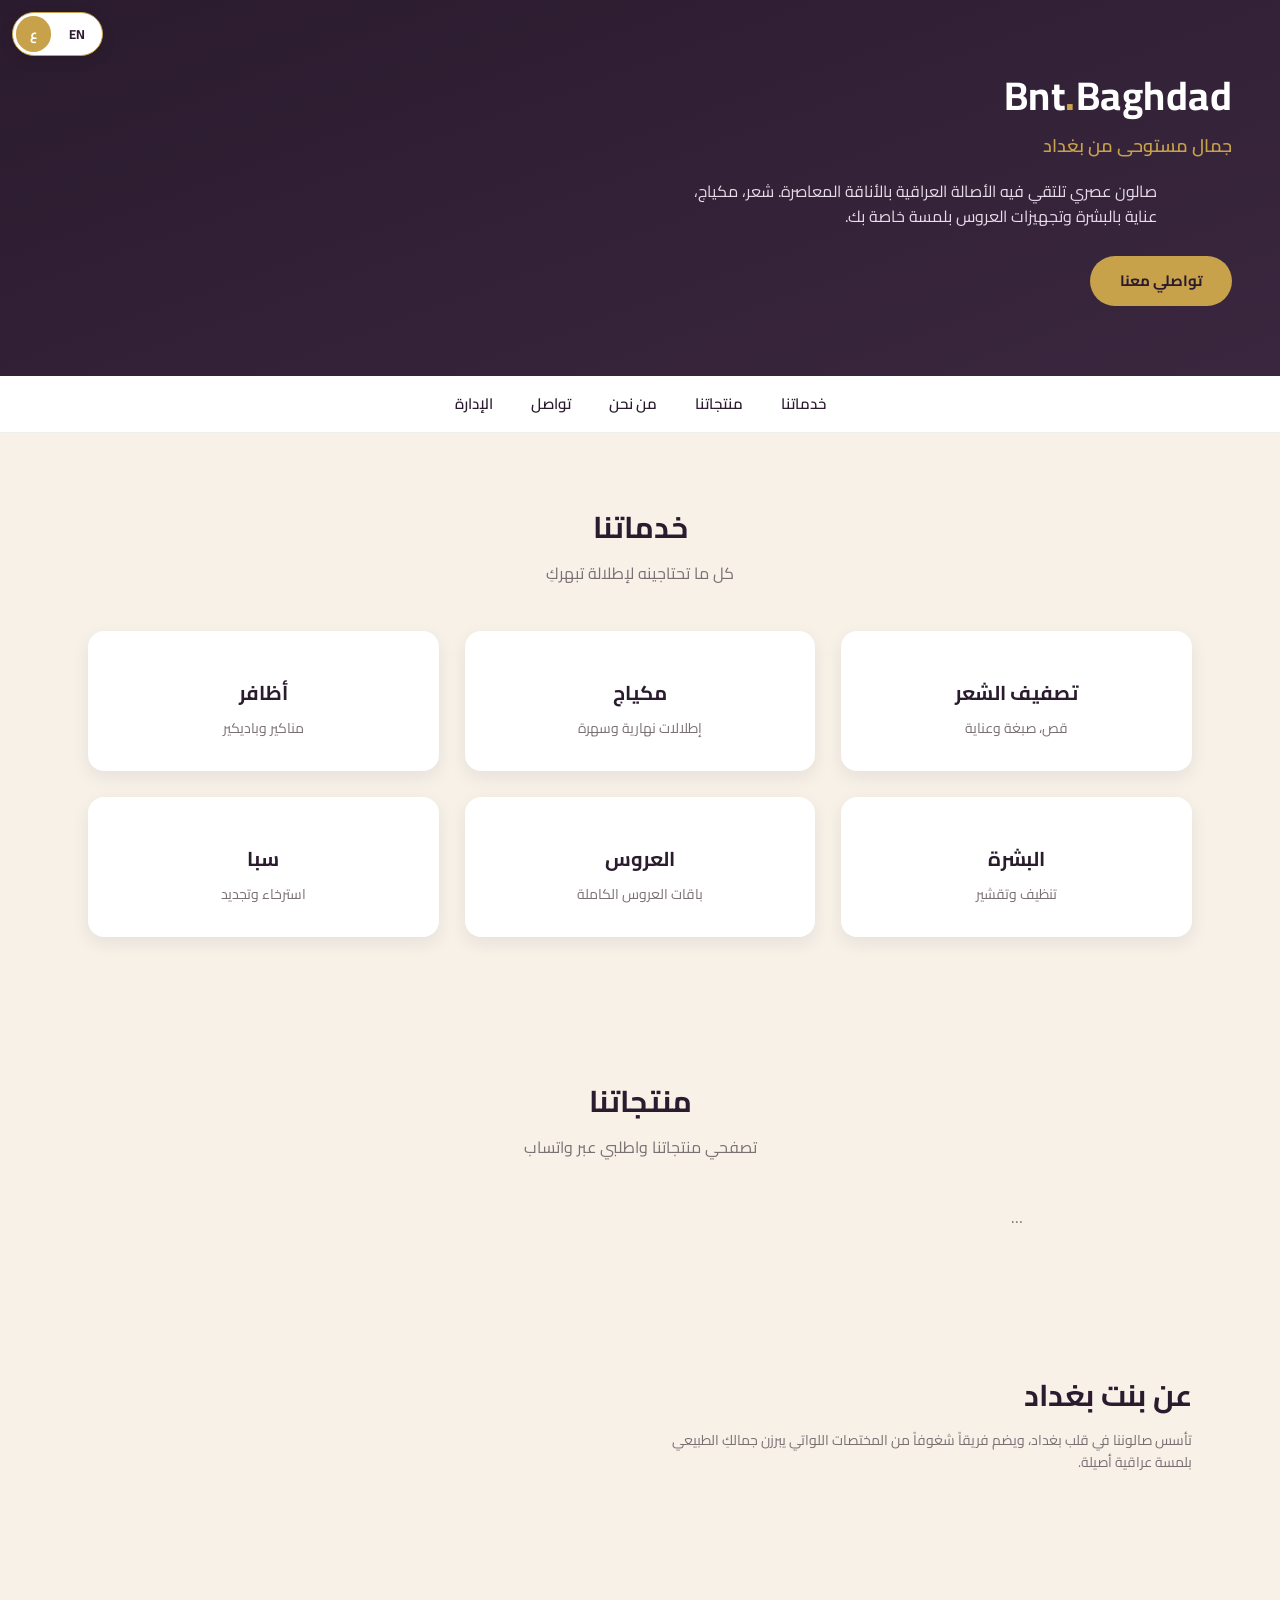
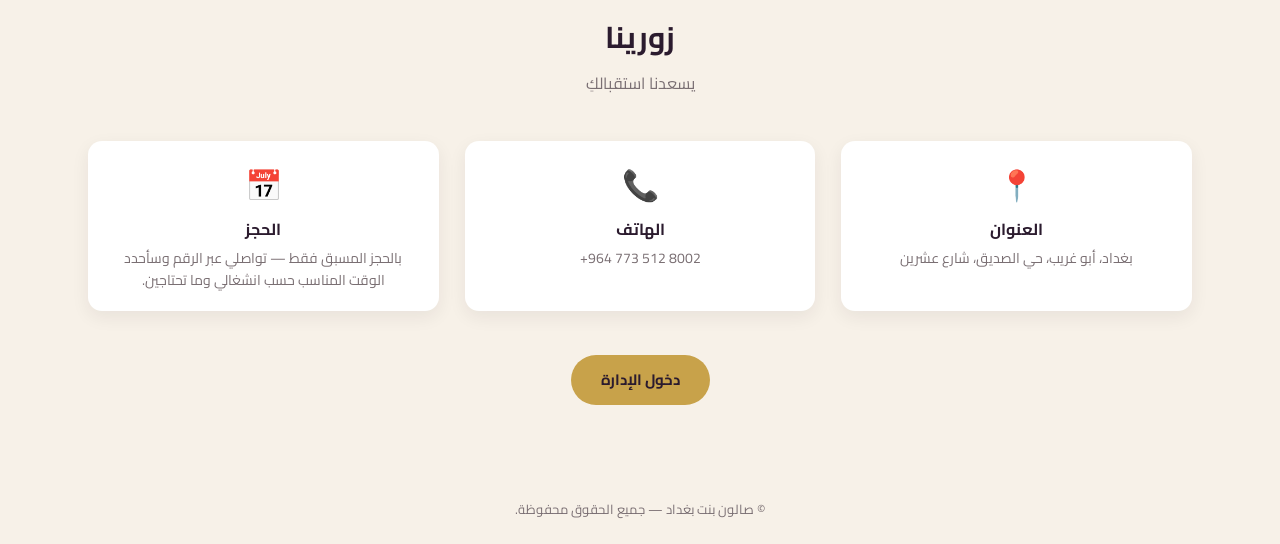
==== index.html @ 59009b1c "Add files via upload" ====
<!DOCTYPE html>
<html lang="ar" dir="rtl">
<head>
<meta charset="UTF-8" />
<meta name="viewport" content="width=device-width, initial-scale=1.0, maximum-scale=1.0, user-scalable=no" />
<title data-en="Bnt Baghdad Salon" data-ar="صالون بنت بغداد">🌸 Bnt Baghdad Salon</title>
<meta name="theme-color" content="#2b1b2e" />
<link rel="manifest" href="manifest.json" />
<link rel="icon" type="image/png" href="favicon.png" />
<link rel="apple-touch-icon" href="icon-180.png" />
<link rel="preconnect" href="https://fonts.googleapis.com" />
<link rel="preconnect" href="https://fonts.gstatic.com" crossorigin />
<link href="https://fonts.googleapis.com/css2?family=Cairo:wght@400;600;700&family=Poppins:wght@300;400;600;700&display=swap" rel="stylesheet" />
<style>
  :root {
    --gold: #c8a24a;
    --gold-dark: #a8852f;
    --plum: #2b1b2e;
    --plum-soft: #3a273f;
    --cream: #f7f1e8;
    --text: #2b1b2e;
    --muted: #7a6f73;
    --white: #ffffff;
  }
  * { margin: 0; padding: 0; box-sizing: border-box; }
  html { scroll-behavior: smooth; -webkit-text-size-adjust: 100%; }
  body { font-family: "Poppins", "Cairo", system-ui, sans-serif; color: var(--text); background: var(--cream); line-height: 1.6; }
  body.lang-ar { font-family: "Cairo", "Poppins", system-ui, sans-serif; }

  .lang-switch { position: fixed; top: 12px; inset-inline-end: 12px; z-index: 200; display: flex; gap: 4px; background: var(--white); border: 1px solid var(--gold); border-radius: 999px; padding: 3px; box-shadow: 0 4px 14px rgba(0,0,0,.12); }
  .lang-switch button { border: none; background: transparent; color: var(--plum); font-family: inherit; font-weight: 700; font-size: 13px; padding: 6px 14px; border-radius: 999px; cursor: pointer; transition: .2s; }
  .lang-switch button.active { background: var(--gold); color: var(--white); }

  header { background: linear-gradient(160deg, var(--plum), var(--plum-soft)); color: var(--white); padding: 56px 22px 40px; text-align: center; }
  .brand { font-size: 30px; font-weight: 700; letter-spacing: .5px; }
  .brand .dot { color: var(--gold); }
  .tagline { color: var(--gold); font-size: 16px; margin-top: 4px; font-weight: 600; }
  .hero-art { width: 100%; max-width: 340px; aspect-ratio: 4 / 3; object-fit: cover; border-radius: 24px; box-shadow: 0 14px 34px rgba(43,27,46,.28); margin: 14px auto 6px; background: var(--plum-soft); }
  header p { color: #e7dce8; font-size: 14px; margin-top: 8px; }
  .hero-text p { max-width: 480px; margin-inline: auto; }
  .cta { margin-top: 20px; display: inline-block; background: var(--gold); color: var(--plum); text-decoration: none; font-weight: 700; padding: 13px 30px; border-radius: 999px; font-size: 15px; transition: .2s; }
  .cta:hover { background: var(--gold-dark); color: var(--white); }

  .top-nav { background: var(--white); display: none; justify-content: center; gap: 38px; padding: 16px; border-bottom: 1px solid #eee; position: sticky; top: 0; z-index: 50; flex-wrap: wrap; }
  .top-nav a { text-decoration: none; color: var(--plum); font-weight: 600; font-size: 15px; cursor: pointer; }
  .top-nav a:hover { color: var(--gold-dark); }

  .bottom-nav { position: fixed; bottom: 0; left: 0; right: 0; background: var(--white); border-top: 1px solid #eee; display: flex; justify-content: space-around; padding: 10px 0; z-index: 150; box-shadow: 0 -4px 14px rgba(0,0,0,.06); }
  .bottom-nav a { text-decoration: none; color: var(--plum); font-size: 12px; font-weight: 600; display: flex; flex-direction: column; align-items: center; gap: 3px; cursor: pointer; }
  .bottom-nav a .ni { font-size: 22px; }

  section { padding: 40px 22px; max-width: 1200px; margin: 0 auto; }
  .section-title { font-size: 24px; font-weight: 700; text-align: center; }
  .section-sub { text-align: center; color: var(--muted); font-size: 14px; margin: 6px 0 26px; }

  .services { display: grid; grid-template-columns: 1fr; gap: 14px; }
  .card { background: var(--white); border-radius: 16px; padding: 20px; display: flex; align-items: center; gap: 16px; box-shadow: 0 6px 18px rgba(43,27,46,.08); transition: transform .2s; }
  .card:hover { transform: translateY(-4px); }
  .card .ico { font-size: 40px; flex-shrink: 0; }
  .svc-photo { width: 64px; height: 64px; border-radius: 16px; object-fit: cover; flex-shrink: 0; box-shadow: 0 4px 12px rgba(43,27,46,.14); background: var(--plum-soft); }
  .card-body h3 { font-size: 18px; }
  .card-body p { color: var(--muted); font-size: 13px; }

  .about { display: grid; grid-template-columns: 1fr; gap: 18px; align-items: center; }
  .about .figure { background: linear-gradient(135deg, var(--gold), var(--gold-dark)); border-radius: 18px; height: 200px; display: flex; align-items: center; justify-content: center; font-size: 72px; }
  img.figure { object-fit: cover; }
  .about p { color: var(--muted); font-size: 14px; }

  .contact-grid { display: grid; grid-template-columns: 1fr; gap: 14px; text-align: center; }
  .contact-grid .item { background: var(--white); border-radius: 14px; padding: 20px; box-shadow: 0 6px 18px rgba(43,27,46,.07); }
  .contact-grid .ico { font-size: 30px; }
  .contact-grid h4 { margin: 8px 0 4px; font-size: 16px; }
  .contact-grid p { color: var(--muted); font-size: 14px; }

  footer { text-align: center; color: var(--muted); font-size: 13px; padding: 24px 20px; }

  .phone { direction: ltr; unicode-bidi: isolate; }
  .phone a, .map-link { color: inherit; text-decoration: none; }
  .phone a:hover, .map-link:hover { color: var(--gold-dark); text-decoration: underline; }

  .lang-ar-only { display: none; }
  body.lang-ar .lang-en-only { display: none; }
  body.lang-ar .lang-ar-only { display: inline; }
  .block-ar { display: none; }
  body.lang-ar .block-ar { display: block; }
  body.lang-ar .block-en { display: none; }
  .block-en { display: block; }

  /* Products */
  .products { display: grid; grid-template-columns: 1fr; gap: 16px; }
  .product { background: var(--white); border-radius: 16px; overflow: hidden; box-shadow: 0 6px 18px rgba(43,27,46,.08); display: flex; flex-direction: column; }
  .product img { width: 100%; height: 180px; object-fit: cover; background: #eee; }
  .product .p-body { padding: 16px; display: flex; flex-direction: column; gap: 8px; flex: 1; }
  .product h3 { font-size: 18px; }
  .product .p-desc { color: var(--muted); font-size: 13px; flex: 1; }
  .product .p-price { font-weight: 700; color: var(--plum); font-size: 16px; }
  .product .p-price span { direction: ltr; unicode-bidi: isolate; display: inline-block; }
  .order-btn { display: inline-block; text-align: center; background: var(--gold); color: var(--plum); text-decoration: none; font-weight: 700; padding: 10px 16px; border-radius: 999px; font-size: 14px; transition: .2s; }
  .order-btn:hover { background: var(--gold-dark); color: var(--white); }
  .product .admin-controls { display: flex; gap: 8px; margin-top: 4px; }
  .product .admin-controls button { flex: 1; border: 1px solid #ddd; background: #fff; border-radius: 8px; padding: 6px; font-family: inherit; font-size: 13px; cursor: pointer; }
  .product .admin-controls .del { color: #b3261e; border-color: #f0c4c0; }

  /* Admin panel */
  .admin-card { background: var(--white); border-radius: 16px; padding: 20px; box-shadow: 0 6px 18px rgba(43,27,46,.08); max-width: 520px; margin: 0 auto; }
  .admin-card label { display: block; font-size: 13px; font-weight: 600; margin: 12px 0 4px; }
  .admin-card input, .admin-card textarea { width: 100%; padding: 10px; border: 1px solid #ccc; border-radius: 8px; font-size: 14px; font-family: inherit; }
  .admin-card button.add { margin-top: 16px; padding: 12px 20px; border: none; border-radius: 999px; background: var(--gold); color: var(--plum); font-weight: 700; cursor: pointer; font-family: inherit; }
  .admin-card button.add:hover { background: var(--gold-dark); color: #fff; }
  .admin-card button.add:disabled { opacity: .6; cursor: default; }
  .msg { margin-top: 12px; font-size: 14px; }
  .msg.ok { color: #2e7d32; }
  .msg.err { color: #b3261e; white-space: pre-wrap; }
  .admin-list { max-width: 520px; margin: 24px auto 0; }
  .admin-item { background: #fff; border-radius: 12px; padding: 14px 16px; margin-bottom: 10px; display: flex; align-items: center; gap: 12px; box-shadow: 0 4px 12px rgba(43,27,46,.06); }
  .admin-item img { width: 56px; height: 56px; object-fit: cover; border-radius: 8px; background: #eee; flex-shrink: 0; }
  .admin-item .info { flex: 1; }
  .admin-item .info b { font-size: 15px; }
  .admin-item .info div { color: #7a6f73; font-size: 13px; }
  .admin-item button { border: 1px solid #f0c4c0; color: #b3261e; background: #fff; border-radius: 8px; padding: 8px 12px; cursor: pointer; font-family: inherit; }

  /* Login modal */
  .modal { position: fixed; inset: 0; background: rgba(43,27,46,.55); display: flex; align-items: center; justify-content: center; z-index: 300; padding: 16px; }
  .modal[hidden] { display: none; }
  .modal-box { background: #fff; color: var(--plum); padding: 32px; border-radius: 16px; width: 320px; max-width: 100%; box-shadow: 0 10px 30px rgba(0,0,0,.3); }
  .modal-box h2 { font-size: 20px; margin-bottom: 16px; text-align: center; }
  .modal-box label { display: block; font-size: 13px; margin: 12px 0 4px; font-weight: 600; }
  .modal-box input { width: 100%; padding: 10px; border: 1px solid #ccc; border-radius: 8px; font-size: 14px; }
  .modal-box button.login { width: 100%; margin-top: 18px; padding: 12px; border: none; border-radius: 999px; background: var(--gold); color: var(--plum); font-weight: 700; font-size: 15px; cursor: pointer; font-family: inherit; }
  .modal-box button.login:hover { background: var(--gold-dark); color: #fff; }
  .modal-box .divider { display: flex; align-items: center; gap: 10px; color: var(--muted); font-size: 12px; margin-top: 16px; }
  .modal-box .divider::before, .modal-box .divider::after { content: ""; flex: 1; height: 1px; background: #ddd; }
  .modal-box button.google { width: 100%; margin-top: 14px; padding: 11px; border: 1px solid #ccc; border-radius: 999px; background: #fff; color: #2b1b2e; font-weight: 600; font-size: 14px; cursor: pointer; font-family: inherit; display: flex; align-items: center; justify-content: center; gap: 8px; }
  .modal-box button.google:hover { background: #f5f5f5; }
  .modal-box button.link { background: none; border: none; color: var(--gold-dark); font-size: 13px; display: block; text-align: center; margin-top: 14px; text-decoration: none; cursor: pointer; font-family: inherit; }
  .modal-box .err { color: #b3261e; font-size: 13px; margin-top: 12px; text-align: center; }

  @media (min-width: 768px) {
    .top-nav { display: flex; }
    .bottom-nav { display: none; }
    header { display: grid; grid-template-columns: 1.1fr 0.9fr; gap: 40px; text-align: start; align-items: center; padding: 64px 48px 70px; }
    .hero-art { width: 100%; max-width: 440px; margin: 0; }
    header p { font-size: 16px; margin-top: 18px; }
    .brand { font-size: 40px; }
    .tagline { font-size: 18px; }
    .cta { margin-top: 26px; }
    section { padding: 70px 48px; }
    .section-title { font-size: 30px; margin-bottom: 10px; }
    .section-sub { font-size: 16px; margin-bottom: 44px; }
    .services { grid-template-columns: repeat(3, 1fr); gap: 26px; }
    .card { flex-direction: column; text-align: center; padding: 32px 26px; }
    .card:hover { transform: translateY(-6px); }
    .card .ico { font-size: 44px; }
    .services .svc-photo { width: 76px; height: 76px; }
    .card-body h3 { font-size: 20px; margin: 14px 0 8px; }
    .card-body p { font-size: 14px; }
    .about { grid-template-columns: 1fr 1fr; gap: 40px; }
    .about .figure { height: 320px; font-size: 96px; }
    .contact-grid { grid-template-columns: repeat(3, 1fr); gap: 26px; }
    .products { grid-template-columns: repeat(3, 1fr); gap: 26px; }
  }
  @media (max-width: 767px) {
    body { padding-bottom: 64px; }
    body.lang-ar .card { flex-direction: row-reverse; text-align: start; }
  }
</style>
</head>
<body class="lang-ar">

  <div class="lang-switch">
    <button id="btn-en">EN</button>
    <button id="btn-ar" class="active">ع</button>
  </div>

  <header>
    <div class="hero-text">
      <div class="brand">Bnt<span class="dot">.</span>Baghdad</div>
      <div class="tagline">
        <span class="lang-en-only">Beauty inspired by Baghdad</span>
        <span class="lang-ar-only">جمال مستوحى من بغداد</span>
      </div>
      <p>
        <span class="lang-en-only">A modern salon where Iraqi heritage meets contemporary style. Hair, makeup, skincare and bridal artistry crafted just for you.</span>
        <span class="lang-ar-only">صالون عصري تلتقي فيه الأصالة العراقية بالأناقة المعاصرة. شعر، مكياج، عناية بالبشرة وتجهيزات العروس بلمسة خاصة بك.</span>
      </p>
      <a class="cta" href="#contact">
        <span class="lang-en-only">Contact us</span>
        <span class="lang-ar-only">تواصلي معنا</span>
      </a>
    </div>
    <img class="hero-art" src="images/hero.jpg" alt="Bnt Baghdad Salon" onerror="this.style.display='none'" />
  </header>

  <nav class="top-nav">
    <a data-section="services"><span class="lang-en-only">Services</span><span class="lang-ar-only">خدماتنا</span></a>
    <a data-section="products"><span class="lang-en-only">Products</span><span class="lang-ar-only">منتجاتنا</span></a>
    <a data-section="about"><span class="lang-en-only">About</span><span class="lang-ar-only">من نحن</span></a>
    <a data-section="contact"><span class="lang-en-only">Contact</span><span class="lang-ar-only">تواصل</span></a>
    <a id="nav-admin"><span class="lang-en-only">Admin</span><span class="lang-ar-only">الإدارة</span></a>
  </nav>

  <section id="services">
    <h2 class="section-title">
      <span class="lang-en-only">Our Services</span>
      <span class="lang-ar-only">خدماتنا</span>
    </h2>
    <p class="section-sub">
      <span class="lang-en-only">Everything you need to look and feel your best</span>
      <span class="lang-ar-only">كل ما تحتاجينه لإطلالة تبهركِ</span>
    </p>
    <div class="services">
      <div class="card"><img class="svc-photo" src="images/hair.jpg" alt="Hair Styling" onerror="this.style.display='none'" /><div class="card-body"><h3><span class="lang-en-only">Hair Styling</span><span class="lang-ar-only">تصفيف الشعر</span></h3><p><span class="lang-en-only">Cuts, color & treatments</span><span class="lang-ar-only">قص، صبغة وعناية</span></p></div></div>
      <div class="card"><img class="svc-photo" src="images/makeup.jpg" alt="Makeup" onerror="this.style.display='none'" /><div class="card-body"><h3><span class="lang-en-only">Makeup</span><span class="lang-ar-only">مكياج</span></h3><p><span class="lang-en-only">Day & evening looks</span><span class="lang-ar-only">إطلالات نهارية وسهرة</span></p></div></div>
      <div class="card"><img class="svc-photo" src="images/nails.jpg" alt="Nails" onerror="this.style.display='none'" /><div class="card-body"><h3><span class="lang-en-only">Nails</span><span class="lang-ar-only">أظافر</span></h3><p><span class="lang-en-only">Manicure & pedicure</span><span class="lang-ar-only">مناكير وباديكير</span></p></div></div>
      <div class="card"><img class="svc-photo" src="images/skincare.jpg" alt="Skincare" onerror="this.style.display='none'" /><div class="card-body"><h3><span class="lang-en-only">Skincare</span><span class="lang-ar-only">البشرة</span></h3><p><span class="lang-en-only">Facials & peels</span><span class="lang-ar-only">تنظيف وتقشير</span></p></div></div>
      <div class="card"><img class="svc-photo" src="images/bridal.jpg" alt="Bridal" onerror="this.style.display='none'" /><div class="card-body"><h3><span class="lang-en-only">Bridal</span><span class="lang-ar-only">العروس</span></h3><p><span class="lang-en-only">Full bridal packages</span><span class="lang-ar-only">باقات العروس الكاملة</span></p></div></div>
      <div class="card"><img class="svc-photo" src="images/spa.jpg" alt="Spa" onerror="this.style.display='none'" /><div class="card-body"><h3><span class="lang-en-only">Spa</span><span class="lang-ar-only">سبا</span></h3><p><span class="lang-en-only">Relax & renew</span><span class="lang-ar-only">استرخاء وتجديد</span></p></div></div>
    </div>
  </section>

  <section id="products">
    <h2 class="section-title">
      <span class="lang-en-only">Our Products</span>
      <span class="lang-ar-only">منتجاتنا</span>
    </h2>
    <p class="section-sub">
      <span class="lang-en-only">Browse our selection and order via WhatsApp</span>
      <span class="lang-ar-only">تصفحي منتجاتنا واطلبي عبر واتساب</span>
    </p>
    <div class="products" id="products-grid">
      <p style="text-align:center;color:var(--muted)">…</p>
    </div>
  </section>

  <section id="about">
    <div class="about">
      <img class="figure" src="images/about.jpg" alt="About Bnt Baghdad" onerror="this.style.display='none'" />
      <div>
        <h2 class="section-title" style="text-align:start">
          <span class="lang-en-only">About Bnt Baghdad</span>
          <span class="lang-ar-only">عن بنت بغداد</span>
        </h2>
        <p>
          <span class="lang-en-only">Founded in the heart of Baghdad, our salon brings together a passionate team of stylists dedicated to celebrating your natural beauty with a touch of Iraqi elegance.</span>
          <span class="lang-ar-only">تأسس صالوننا في قلب بغداد، ويضم فريقاً شغوفاً من المختصات اللواتي يبرزن جمالكِ الطبيعي بلمسة عراقية أصيلة.</span>
        </p>
      </div>
    </div>
  </section>

  <section id="contact">
    <h2 class="section-title">
      <span class="lang-en-only">Visit Us</span>
      <span class="lang-ar-only">زورينا</span>
    </h2>
    <p class="section-sub">
      <span class="lang-en-only">We'd love to welcome you</span>
      <span class="lang-ar-only">يسعدنا استقبالكِ</span>
    </p>
    <div class="contact-grid">
      <div class="item"><div class="ico">📍</div><h4><span class="lang-en-only">Location</span><span class="lang-ar-only">العنوان</span></h4><p><a class="map-link" href="https://maps.app.goo.gl/tJo7YMXSyp8tBKrL9"><span class="lang-en-only">Baghdad, Abu Ghraib, Hay Al-Sadiq, 20th Street</span><span class="lang-ar-only">بغداد، أبو غريب، حي الصديق، شارع عشرين</span></a></p></div>
      <div class="item"><div class="ico">📞</div><h4><span class="lang-en-only">Phone</span><span class="lang-ar-only">الهاتف</span></h4><p class="phone"><a href="https://wa.me/9647735128002">+964 773 512 8002</a></p></div>
      <div class="item"><div class="ico">📅</div><h4><span class="lang-en-only">Appointments</span><span class="lang-ar-only">الحجز</span></h4><p><span class="lang-en-only">By appointment only — message the number and I'll confirm a time based on my availability and what you need.</span><span class="lang-ar-only">بالحجز المسبق فقط — تواصلي عبر الرقم وسأحدد الوقت المناسب حسب انشغالي وما تحتاجين.</span></p></div>
    </div>
    <p style="text-align:center;margin-top:18px">
      <a class="cta" id="contact-admin"><span class="lang-en-only">Admin Login</span><span class="lang-ar-only">دخول الإدارة</span></a>
    </p>
  </section>

  <!-- Admin panel: only visible after signing in as the configured admin email -->
  <section id="admin" hidden>
    <h2 class="section-title">
      <span class="lang-en-only">Manage Products</span>
      <span class="lang-ar-only">إدارة المنتجات</span>
    </h2>
    <p class="section-sub">
      <span class="lang-en-only">Add products that appear on the storefront</span>
      <span class="lang-ar-only">أضيفي منتجات تظهر في المتجر</span>
    </p>
    <div class="admin-card">
      <form id="add-form">
        <label><span class="lang-en-only">Name *</span><span class="lang-ar-only">الاسم *</span></label>
        <input name="name" required />
        <label><span class="lang-en-only">Description</span><span class="lang-ar-only">الوصف</span></label>
        <textarea name="description" rows="3"></textarea>
        <label><span class="lang-en-only">Price (IQD) *</span><span class="lang-ar-only">السعر (د.ع) *</span></label>
        <input name="price" type="number" step="0.01" min="0" required />
        <label><span class="lang-en-only">Image URL</span><span class="lang-ar-only">رابط الصورة</span></label>
        <input name="image" placeholder="https://…" />
        <button class="add" type="submit"><span class="lang-en-only">Add product</span><span class="lang-ar-only">أضف منتج</span></button>
        <div class="msg" id="add-msg"></div>
      </form>
    </div>
    <div class="admin-list" id="admin-list"></div>
  </section>

  <footer>
    <span class="lang-en-only">© Bnt Baghdad Salon — All rights reserved.</span>
    <span class="lang-ar-only">© صالون بنت بغداد — جميع الحقوق محفوظة.</span>
  </footer>

  <nav class="bottom-nav">
    <a data-section="services"><span class="ni">💇</span><span class="lang-en-only">Services</span><span class="lang-ar-only">خدمات</span></a>
    <a data-section="products"><span class="ni">🛍️</span><span class="lang-en-only">Products</span><span class="lang-ar-only">منتجات</span></a>
    <a data-section="about"><span class="ni">🌺</span><span class="lang-en-only">About</span><span class="lang-ar-only">من نحن</span></a>
    <a data-section="contact"><span class="ni">📍</span><span class="lang-en-only">Contact</span><span class="lang-ar-only">تواصل</span></a>
    <a id="nav-admin-mobile"><span class="ni">🔐</span><span class="lang-en-only">Admin</span><span class="lang-ar-only">إدارة</span></a>
  </nav>

  <!-- Login modal -->
  <div id="login-modal" class="modal" hidden>
    <div class="modal-box">
      <h2><span class="lang-en-only">Admin Login</span><span class="lang-ar-only">دخول الإدارة</span></h2>
      <form id="login-form">
        <label>Email</label>
        <input name="email" type="email" autocomplete="username" required />
        <label>Password</label>
        <input name="password" type="password" autocomplete="current-password" required />
        <button class="login" type="submit"><span class="lang-en-only">Login</span><span class="lang-ar-only">دخول</span></button>
      </form>
      <div class="divider"><span class="lang-en-only">or</span><span class="lang-ar-only">أو</span></div>
      <button class="google" id="login-google" type="button">
        <span class="lang-en-only">Sign in with Google</span>
        <span class="lang-ar-only">سجّل الدخول عبر جوجل</span>
      </button>
      <p class="err" id="login-err" hidden></p>
      <button class="link" id="login-close"><span class="lang-en-only">← Back to site</span><span class="lang-ar-only">← العودة للموقع</span></button>
    </div>
  </div>

  <!-- Firebase (modular SDK via CDN — no build step). -->
  <script type="module">
    // ── Import the functions you need from the SDKs you need ──────────────
    import { initializeApp } from "https://www.gstatic.com/firebasejs/10.12.2/firebase-app.js";
    import { getAnalytics } from "https://www.gstatic.com/firebasejs/10.12.2/firebase-analytics.js";
    import {
      getFirestore, collection, addDoc, deleteDoc, doc,
      getDocs, query, orderBy, serverTimestamp
    } from "https://www.gstatic.com/firebasejs/10.12.2/firebase-firestore.js";
    import {
      getAuth, onAuthStateChanged, signInWithEmailAndPassword, signOut,
      GoogleAuthProvider, signInWithPopup
    } from "https://www.gstatic.com/firebasejs/10.12.2/firebase-auth.js";

    // Your web app's Firebase configuration
    const firebaseConfig = {
      apiKey: "AIzaSyDCVTY96PC4-H34Azz8pwgzR_Rz6XDr-yc",
      authDomain: "bnt-baghdad.firebaseapp.com",
      databaseURL: "https://bnt-baghdad-default-rtdb.europe-west1.firebasedatabase.app",
      projectId: "bnt-baghdad",
      storageBucket: "bnt-baghdad.firebasestorage.app",
      messagingSenderId: "3737016663",
      appId: "1:3737016663:web:e5bfd3b41cc56a85c28612",
      measurementId: "G-3K4TD674TG"
    };

    // Initialize Firebase
    const app = initializeApp(firebaseConfig);
    const analytics = getAnalytics(app);

    const db = getFirestore(app);
    const auth = getAuth(app);

    // WhatsApp number shown on the storefront (international format, no "+").
    const STORE_PHONE = "9647735128002";
    // Only this email may manage products. It MUST match the user you create in
    // Firebase Authentication AND the email in firestore.rules.
    const ADMIN_EMAIL = "gsys12759@gmail.com";

    // ── Language toggle ──────────────────────────────────────────────────
    function setLang(lang) {
      const body = document.body;
      const titleEl = document.querySelector('title');
      const flower = '🌸 ';
      if (lang === 'ar') {
        body.classList.add('lang-ar');
        body.classList.remove('lang-en');
        document.documentElement.lang = 'ar';
        document.documentElement.dir = 'rtl';
        document.getElementById('btn-ar').classList.add('active');
        document.getElementById('btn-en').classList.remove('active');
        document.title = flower + (titleEl.dataset.ar || 'صالون بنت بغداد');
      } else {
        body.classList.add('lang-en');
        body.classList.remove('lang-ar');
        document.documentElement.lang = 'en';
        document.documentElement.dir = 'ltr';
        document.getElementById('btn-en').classList.add('active');
        document.getElementById('btn-ar').classList.remove('active');
        document.title = flower + (titleEl.dataset.en || 'Bnt Baghdad Salon');
      }
    }
    const sys = (navigator.language || navigator.userLanguage || 'ar').toLowerCase();
    setLang(sys.startsWith('en') ? 'en' : 'ar');
    document.getElementById('btn-en').addEventListener('click', () => setLang('en'));
    document.getElementById('btn-ar').addEventListener('click', () => setLang('ar'));

    // Smooth-scroll for nav links (single page).
    document.querySelectorAll('[data-section]').forEach(a => {
      a.addEventListener('click', (e) => {
        e.preventDefault();
        const el = document.getElementById(a.dataset.section);
        if (el) el.scrollIntoView({ behavior: 'smooth' });
      });
    });

    // ── Helpers ──────────────────────────────────────────────────────────
    function escapeHtml(s) {
      return String(s == null ? '' : s)
        .replace(/&/g, '&amp;').replace(/</g, '&lt;').replace(/>/g, '&gt;')
        .replace(/"/g, '&quot;').replace(/'/g, '&#39;');
    }
    function orderLink(name) {
      const text = encodeURIComponent('Hello, I would like to order: ' + name);
      return 'https://wa.me/' + STORE_PHONE + '?text=' + text;
    }

    // ── Products (Firestore) ─────────────────────────────────────────────
    const grid = document.getElementById('products-grid');
    let isAdmin = false;

    function renderProducts(products) {
      if (!products.length) {
        grid.innerHTML = '<p style="text-align:center;color:var(--muted)">No products yet.</p>';
        return;
      }
      grid.innerHTML = products.map(p => {
        const img = p.image
          ? `<img src="${escapeHtml(p.image)}" alt="${escapeHtml(p.name)}" />`
          : `<img src="data:image/svg+xml,%3Csvg xmlns='http://www.w3.org/2000/svg' width='100' height='100'%3E%3C/svg%3E" alt="" />`;
        const controls = isAdmin
          ? `<div class="admin-controls">
               <button class="del" data-del="${p.id}">Delete</button>
             </div>`
          : '';
        return `
          <div class="product">
            ${img}
            <div class="p-body">
              <h3>${escapeHtml(p.name)}</h3>
              <div class="p-desc">${escapeHtml(p.description)}</div>
              <div class="p-price"><span>${escapeHtml(p.price)} IQD</span></div>
              <a class="order-btn" href="${orderLink(p.name)}" target="_blank" rel="noopener">
                <span class="lang-en-only">Order on WhatsApp</span>
                <span class="lang-ar-only">اطلبي عبر واتساب</span>
              </a>
              ${controls}
            </div>
          </div>`;
      }).join('');

      if (isAdmin) {
        grid.querySelectorAll('[data-del]').forEach(btn => {
          btn.addEventListener('click', async () => {
            if (!confirm('Delete this product?')) return;
            try {
              await deleteDoc(doc(db, 'products', btn.dataset.del));
              loadProducts();
            } catch (e) {
              alert('Delete failed: ' + (e && e.message ? e.message : e));
            }
          });
        });
      }
    }

    async function loadProducts() {
      grid.innerHTML = '<p style="text-align:center;color:var(--muted)">…</p>';
      try {
        const q = query(collection(db, 'products'), orderBy('createdAt', 'desc'));
        const snap = await getDocs(q);
        const products = snap.docs.map(d => ({ id: d.id, ...d.data() }));
        renderProducts(products);
      } catch (e) {
        console.error('loadProducts failed:', e);
        grid.innerHTML = '<p style="text-align:center;color:var(--muted)">Could not load products. Check your Firestore rules &amp; firebaseConfig in this file.</p>';
      }
    }

    // ── Admin list + add/delete ──────────────────────────────────────────
    const adminSection = document.getElementById('admin');
    const adminList = document.getElementById('admin-list');
    const addForm = document.getElementById('add-form');
    const addMsg = document.getElementById('add-msg');

    async function loadAdminList() {
      try {
        const q = query(collection(db, 'products'), orderBy('createdAt', 'desc'));
        const snap = await getDocs(q);
        const items = snap.docs.map(d => ({ id: d.id, ...d.data() }));
        if (!items.length) { adminList.innerHTML = '<p style="color:#7a6f73">No products yet.</p>'; return; }
        adminList.innerHTML = items.map(p => `
          <div class="admin-item">
            ${p.image ? `<img src="${escapeHtml(p.image)}" alt="" />` : ''}
            <div class="info"><b>${escapeHtml(p.name)}</b><div>${escapeHtml(p.price)} IQD</div></div>
            <button data-del="${p.id}">Delete</button>
          </div>`).join('');
        adminList.querySelectorAll('[data-del]').forEach(b => {
          b.addEventListener('click', async () => {
            if (!confirm('Delete this product?')) return;
            try {
              await deleteDoc(doc(db, 'products', b.dataset.del));
              loadAdminList();
            } catch (e) { alert('Delete failed: ' + (e && e.message ? e.message : e)); }
          });
        });
      } catch (e) {
        adminList.innerHTML = '<p style="color:#b3261e">Could not load products. Check Firestore rules.</p>';
      }
    }

    addForm.addEventListener('submit', async (e) => {
      e.preventDefault();
      addMsg.textContent = '';
      addMsg.className = 'msg';
      const data = Object.fromEntries(new FormData(addForm).entries());
      const btn = addForm.querySelector('button');
      btn.disabled = true;
      try {
        await addDoc(collection(db, 'products'), {
          name: data.name,
          description: data.description || '',
          price: data.price,
          image: data.image || '',
          createdAt: serverTimestamp()
        });
        addMsg.textContent = 'Product added ✓';
        addMsg.className = 'msg ok';
        addForm.reset();
        loadProducts();
        loadAdminList();
      } catch (err) {
        // The most common cause here is Firestore rules denying writes.
        // See firestore.rules + README — the admin email must match.
        const detail = (err && err.message) ? err.message : String(err);
        addMsg.textContent = 'Error: ' + detail;
        addMsg.className = 'msg err';
        console.error('addDoc failed:', err);
      } finally {
        btn.disabled = false;
      }
    });

    // ── Login / logout (Firebase Auth) ───────────────────────────────────
    const loginModal = document.getElementById('login-modal');
    const loginForm = document.getElementById('login-form');
    const loginErr = document.getElementById('login-err');
    const navAdmin = document.getElementById('nav-admin');
    const navAdminMobile = document.getElementById('nav-admin-mobile');
    const contactAdmin = document.getElementById('contact-admin');

    function openLogin() { loginModal.hidden = false; loginErr.hidden = true; }
    function closeLogin() { loginModal.hidden = true; loginForm.reset(); }
    function showAdminUI() {
      navAdmin.innerHTML = '<span class="lang-en-only">Logout</span><span class="lang-ar-only">خروج</span>';
      navAdminMobile.innerHTML = '<span class="ni">🔓</span><span class="lang-en-only">Logout</span><span class="lang-ar-only">خروج</span>';
      contactAdmin.innerHTML = '<span class="lang-en-only">Manage Products</span><span class="lang-ar-only">إدارة المنتجات</span>';
    }
    function showLoginUI() {
      navAdmin.innerHTML = '<span class="lang-en-only">Admin</span><span class="lang-ar-only">الإدارة</span>';
      navAdminMobile.innerHTML = '<span class="ni">🔐</span><span class="lang-en-only">Admin</span><span class="lang-ar-only">إدارة</span>';
      contactAdmin.innerHTML = '<span class="lang-en-only">Admin Login</span><span class="lang-ar-only">دخول الإدارة</span>';
    }

    function adminEntry(e) {
      e.preventDefault();
      if (isAdmin) { signOut(auth); }
      else { openLogin(); }
    }
    navAdmin.addEventListener('click', adminEntry);
    navAdminMobile.addEventListener('click', adminEntry);
    contactAdmin.addEventListener('click', adminEntry);
    document.getElementById('login-close').addEventListener('click', closeLogin);

    loginForm.addEventListener('submit', async (e) => {
      e.preventDefault();
      loginErr.hidden = true;
      try {
        await signInWithEmailAndPassword(auth, loginForm.email.value, loginForm.password.value);
        closeLogin();
      } catch (e) {
        loginErr.hidden = false;
        loginErr.textContent = 'Wrong email or password.';
      }
    });

    // Sign in with Google (popup). Becomes admin only if the Google
    // account's email equals ADMIN_EMAIL.
    const googleBtn = document.getElementById('login-google');
    const googleProvider = new GoogleAuthProvider();
    googleBtn.addEventListener('click', async () => {
      loginErr.hidden = true;
      try {
        await signInWithPopup(auth, googleProvider);
        closeLogin();
      } catch (e) {
        loginErr.hidden = false;
        loginErr.textContent = 'Google sign-in failed. Try again.';
      }
    });

    // ── Auth state drives the admin UI ───────────────────────────────────
    onAuthStateChanged(auth, (user) => {
      isAdmin = !!(user && user.email && user.email.toLowerCase() === ADMIN_EMAIL.toLowerCase());
      if (isAdmin) {
        adminSection.hidden = false;
        showAdminUI();
        loadAdminList();
      } else {
        adminSection.hidden = true;
        showLoginUI();
      }
      loadProducts();
    });

    // ── PWA service worker ───────────────────────────────────────────────
    if ('serviceWorker' in navigator) {
      window.addEventListener('load', () => {
        navigator.serviceWorker.register('sw.js').catch(() => {});
      });
    }
  </script>
</body>
</html>
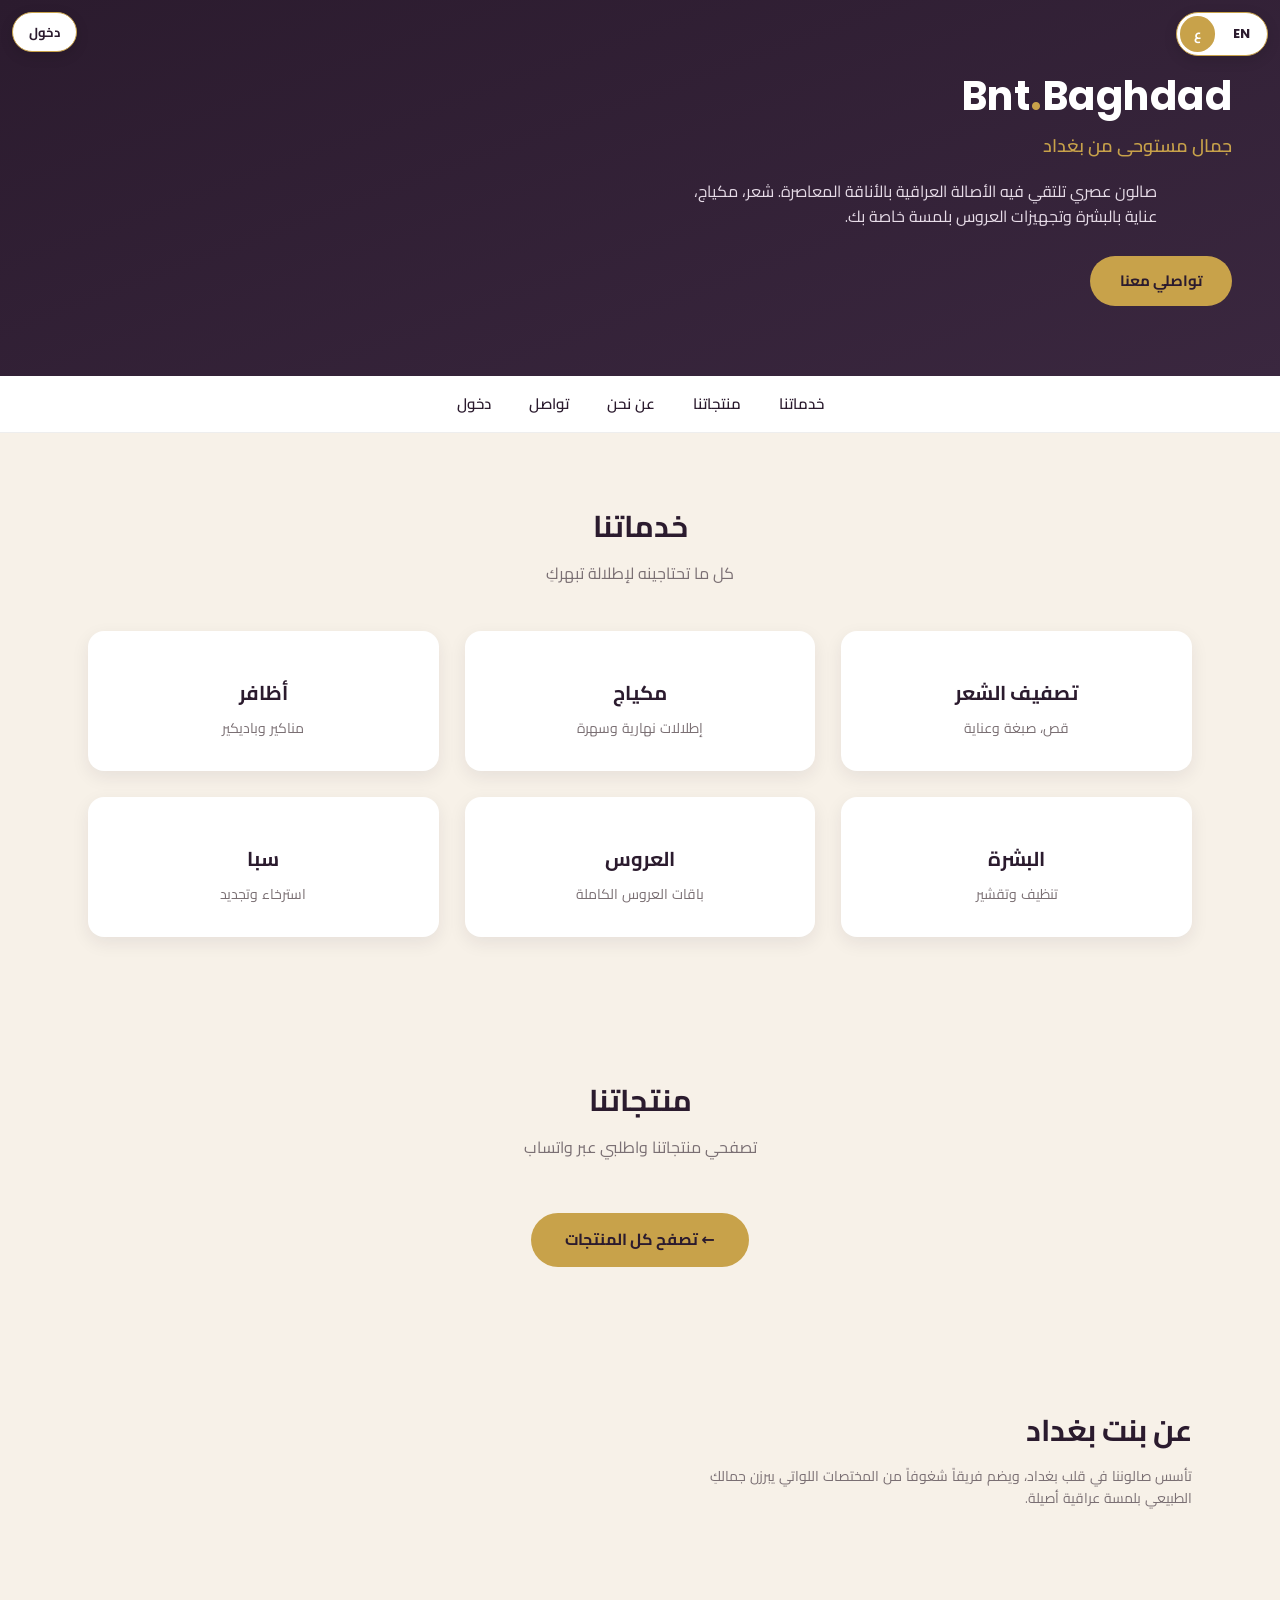
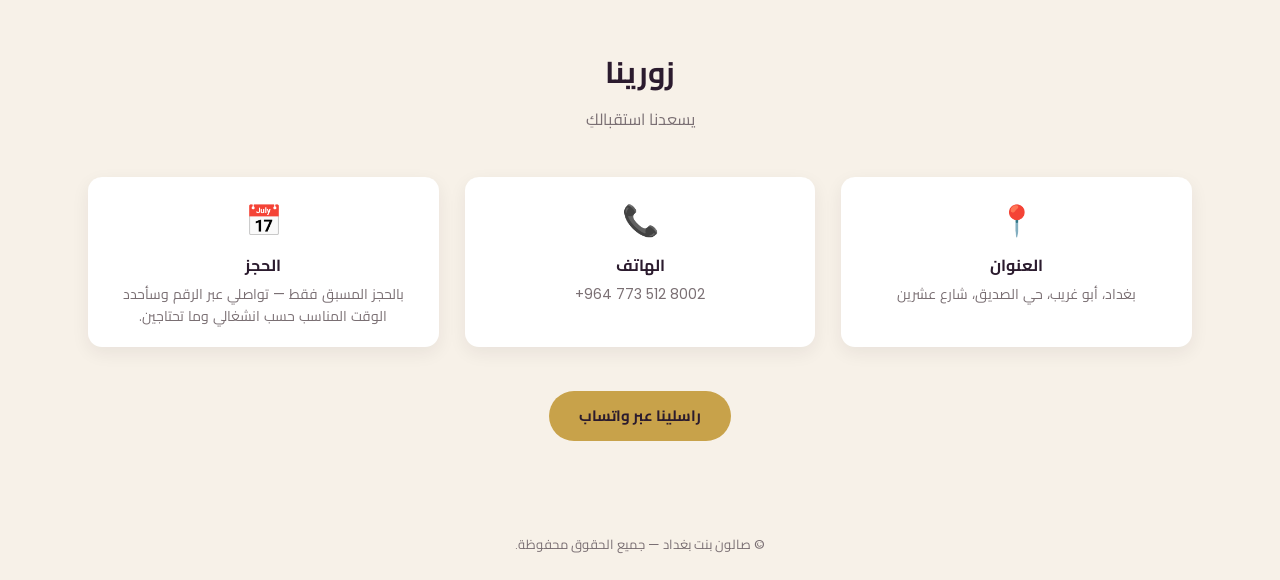
==== commit df587631: "Add files via upload" ====
--- a/index.html
+++ b/index.html
@@ -11,159 +11,7 @@
 <link rel="preconnect" href="https://fonts.googleapis.com" />
 <link rel="preconnect" href="https://fonts.gstatic.com" crossorigin />
 <link href="https://fonts.googleapis.com/css2?family=Cairo:wght@400;600;700&family=Poppins:wght@300;400;600;700&display=swap" rel="stylesheet" />
-<style>
-  :root {
-    --gold: #c8a24a;
-    --gold-dark: #a8852f;
-    --plum: #2b1b2e;
-    --plum-soft: #3a273f;
-    --cream: #f7f1e8;
-    --text: #2b1b2e;
-    --muted: #7a6f73;
-    --white: #ffffff;
-  }
-  * { margin: 0; padding: 0; box-sizing: border-box; }
-  html { scroll-behavior: smooth; -webkit-text-size-adjust: 100%; }
-  body { font-family: "Poppins", "Cairo", system-ui, sans-serif; color: var(--text); background: var(--cream); line-height: 1.6; }
-  body.lang-ar { font-family: "Cairo", "Poppins", system-ui, sans-serif; }
-
-  .lang-switch { position: fixed; top: 12px; inset-inline-end: 12px; z-index: 200; display: flex; gap: 4px; background: var(--white); border: 1px solid var(--gold); border-radius: 999px; padding: 3px; box-shadow: 0 4px 14px rgba(0,0,0,.12); }
-  .lang-switch button { border: none; background: transparent; color: var(--plum); font-family: inherit; font-weight: 700; font-size: 13px; padding: 6px 14px; border-radius: 999px; cursor: pointer; transition: .2s; }
-  .lang-switch button.active { background: var(--gold); color: var(--white); }
-
-  header { background: linear-gradient(160deg, var(--plum), var(--plum-soft)); color: var(--white); padding: 56px 22px 40px; text-align: center; }
-  .brand { font-size: 30px; font-weight: 700; letter-spacing: .5px; }
-  .brand .dot { color: var(--gold); }
-  .tagline { color: var(--gold); font-size: 16px; margin-top: 4px; font-weight: 600; }
-  .hero-art { width: 100%; max-width: 340px; aspect-ratio: 4 / 3; object-fit: cover; border-radius: 24px; box-shadow: 0 14px 34px rgba(43,27,46,.28); margin: 14px auto 6px; background: var(--plum-soft); }
-  header p { color: #e7dce8; font-size: 14px; margin-top: 8px; }
-  .hero-text p { max-width: 480px; margin-inline: auto; }
-  .cta { margin-top: 20px; display: inline-block; background: var(--gold); color: var(--plum); text-decoration: none; font-weight: 700; padding: 13px 30px; border-radius: 999px; font-size: 15px; transition: .2s; }
-  .cta:hover { background: var(--gold-dark); color: var(--white); }
-
-  .top-nav { background: var(--white); display: none; justify-content: center; gap: 38px; padding: 16px; border-bottom: 1px solid #eee; position: sticky; top: 0; z-index: 50; flex-wrap: wrap; }
-  .top-nav a { text-decoration: none; color: var(--plum); font-weight: 600; font-size: 15px; cursor: pointer; }
-  .top-nav a:hover { color: var(--gold-dark); }
-
-  .bottom-nav { position: fixed; bottom: 0; left: 0; right: 0; background: var(--white); border-top: 1px solid #eee; display: flex; justify-content: space-around; padding: 10px 0; z-index: 150; box-shadow: 0 -4px 14px rgba(0,0,0,.06); }
-  .bottom-nav a { text-decoration: none; color: var(--plum); font-size: 12px; font-weight: 600; display: flex; flex-direction: column; align-items: center; gap: 3px; cursor: pointer; }
-  .bottom-nav a .ni { font-size: 22px; }
-
-  section { padding: 40px 22px; max-width: 1200px; margin: 0 auto; }
-  .section-title { font-size: 24px; font-weight: 700; text-align: center; }
-  .section-sub { text-align: center; color: var(--muted); font-size: 14px; margin: 6px 0 26px; }
-
-  .services { display: grid; grid-template-columns: 1fr; gap: 14px; }
-  .card { background: var(--white); border-radius: 16px; padding: 20px; display: flex; align-items: center; gap: 16px; box-shadow: 0 6px 18px rgba(43,27,46,.08); transition: transform .2s; }
-  .card:hover { transform: translateY(-4px); }
-  .card .ico { font-size: 40px; flex-shrink: 0; }
-  .svc-photo { width: 64px; height: 64px; border-radius: 16px; object-fit: cover; flex-shrink: 0; box-shadow: 0 4px 12px rgba(43,27,46,.14); background: var(--plum-soft); }
-  .card-body h3 { font-size: 18px; }
-  .card-body p { color: var(--muted); font-size: 13px; }
-
-  .about { display: grid; grid-template-columns: 1fr; gap: 18px; align-items: center; }
-  .about .figure { background: linear-gradient(135deg, var(--gold), var(--gold-dark)); border-radius: 18px; height: 200px; display: flex; align-items: center; justify-content: center; font-size: 72px; }
-  img.figure { object-fit: cover; }
-  .about p { color: var(--muted); font-size: 14px; }
-
-  .contact-grid { display: grid; grid-template-columns: 1fr; gap: 14px; text-align: center; }
-  .contact-grid .item { background: var(--white); border-radius: 14px; padding: 20px; box-shadow: 0 6px 18px rgba(43,27,46,.07); }
-  .contact-grid .ico { font-size: 30px; }
-  .contact-grid h4 { margin: 8px 0 4px; font-size: 16px; }
-  .contact-grid p { color: var(--muted); font-size: 14px; }
-
-  footer { text-align: center; color: var(--muted); font-size: 13px; padding: 24px 20px; }
-
-  .phone { direction: ltr; unicode-bidi: isolate; }
-  .phone a, .map-link { color: inherit; text-decoration: none; }
-  .phone a:hover, .map-link:hover { color: var(--gold-dark); text-decoration: underline; }
-
-  .lang-ar-only { display: none; }
-  body.lang-ar .lang-en-only { display: none; }
-  body.lang-ar .lang-ar-only { display: inline; }
-  .block-ar { display: none; }
-  body.lang-ar .block-ar { display: block; }
-  body.lang-ar .block-en { display: none; }
-  .block-en { display: block; }
-
-  /* Products */
-  .products { display: grid; grid-template-columns: 1fr; gap: 16px; }
-  .product { background: var(--white); border-radius: 16px; overflow: hidden; box-shadow: 0 6px 18px rgba(43,27,46,.08); display: flex; flex-direction: column; }
-  .product img { width: 100%; height: 180px; object-fit: cover; background: #eee; }
-  .product .p-body { padding: 16px; display: flex; flex-direction: column; gap: 8px; flex: 1; }
-  .product h3 { font-size: 18px; }
-  .product .p-desc { color: var(--muted); font-size: 13px; flex: 1; }
-  .product .p-price { font-weight: 700; color: var(--plum); font-size: 16px; }
-  .product .p-price span { direction: ltr; unicode-bidi: isolate; display: inline-block; }
-  .order-btn { display: inline-block; text-align: center; background: var(--gold); color: var(--plum); text-decoration: none; font-weight: 700; padding: 10px 16px; border-radius: 999px; font-size: 14px; transition: .2s; }
-  .order-btn:hover { background: var(--gold-dark); color: var(--white); }
-  .product .admin-controls { display: flex; gap: 8px; margin-top: 4px; }
-  .product .admin-controls button { flex: 1; border: 1px solid #ddd; background: #fff; border-radius: 8px; padding: 6px; font-family: inherit; font-size: 13px; cursor: pointer; }
-  .product .admin-controls .del { color: #b3261e; border-color: #f0c4c0; }
-
-  /* Admin panel */
-  .admin-card { background: var(--white); border-radius: 16px; padding: 20px; box-shadow: 0 6px 18px rgba(43,27,46,.08); max-width: 520px; margin: 0 auto; }
-  .admin-card label { display: block; font-size: 13px; font-weight: 600; margin: 12px 0 4px; }
-  .admin-card input, .admin-card textarea { width: 100%; padding: 10px; border: 1px solid #ccc; border-radius: 8px; font-size: 14px; font-family: inherit; }
-  .admin-card button.add { margin-top: 16px; padding: 12px 20px; border: none; border-radius: 999px; background: var(--gold); color: var(--plum); font-weight: 700; cursor: pointer; font-family: inherit; }
-  .admin-card button.add:hover { background: var(--gold-dark); color: #fff; }
-  .admin-card button.add:disabled { opacity: .6; cursor: default; }
-  .msg { margin-top: 12px; font-size: 14px; }
-  .msg.ok { color: #2e7d32; }
-  .msg.err { color: #b3261e; white-space: pre-wrap; }
-  .admin-list { max-width: 520px; margin: 24px auto 0; }
-  .admin-item { background: #fff; border-radius: 12px; padding: 14px 16px; margin-bottom: 10px; display: flex; align-items: center; gap: 12px; box-shadow: 0 4px 12px rgba(43,27,46,.06); }
-  .admin-item img { width: 56px; height: 56px; object-fit: cover; border-radius: 8px; background: #eee; flex-shrink: 0; }
-  .admin-item .info { flex: 1; }
-  .admin-item .info b { font-size: 15px; }
-  .admin-item .info div { color: #7a6f73; font-size: 13px; }
-  .admin-item button { border: 1px solid #f0c4c0; color: #b3261e; background: #fff; border-radius: 8px; padding: 8px 12px; cursor: pointer; font-family: inherit; }
-
-  /* Login modal */
-  .modal { position: fixed; inset: 0; background: rgba(43,27,46,.55); display: flex; align-items: center; justify-content: center; z-index: 300; padding: 16px; }
-  .modal[hidden] { display: none; }
-  .modal-box { background: #fff; color: var(--plum); padding: 32px; border-radius: 16px; width: 320px; max-width: 100%; box-shadow: 0 10px 30px rgba(0,0,0,.3); }
-  .modal-box h2 { font-size: 20px; margin-bottom: 16px; text-align: center; }
-  .modal-box label { display: block; font-size: 13px; margin: 12px 0 4px; font-weight: 600; }
-  .modal-box input { width: 100%; padding: 10px; border: 1px solid #ccc; border-radius: 8px; font-size: 14px; }
-  .modal-box button.login { width: 100%; margin-top: 18px; padding: 12px; border: none; border-radius: 999px; background: var(--gold); color: var(--plum); font-weight: 700; font-size: 15px; cursor: pointer; font-family: inherit; }
-  .modal-box button.login:hover { background: var(--gold-dark); color: #fff; }
-  .modal-box .divider { display: flex; align-items: center; gap: 10px; color: var(--muted); font-size: 12px; margin-top: 16px; }
-  .modal-box .divider::before, .modal-box .divider::after { content: ""; flex: 1; height: 1px; background: #ddd; }
-  .modal-box button.google { width: 100%; margin-top: 14px; padding: 11px; border: 1px solid #ccc; border-radius: 999px; background: #fff; color: #2b1b2e; font-weight: 600; font-size: 14px; cursor: pointer; font-family: inherit; display: flex; align-items: center; justify-content: center; gap: 8px; }
-  .modal-box button.google:hover { background: #f5f5f5; }
-  .modal-box button.link { background: none; border: none; color: var(--gold-dark); font-size: 13px; display: block; text-align: center; margin-top: 14px; text-decoration: none; cursor: pointer; font-family: inherit; }
-  .modal-box .err { color: #b3261e; font-size: 13px; margin-top: 12px; text-align: center; }
-
-  @media (min-width: 768px) {
-    .top-nav { display: flex; }
-    .bottom-nav { display: none; }
-    header { display: grid; grid-template-columns: 1.1fr 0.9fr; gap: 40px; text-align: start; align-items: center; padding: 64px 48px 70px; }
-    .hero-art { width: 100%; max-width: 440px; margin: 0; }
-    header p { font-size: 16px; margin-top: 18px; }
-    .brand { font-size: 40px; }
-    .tagline { font-size: 18px; }
-    .cta { margin-top: 26px; }
-    section { padding: 70px 48px; }
-    .section-title { font-size: 30px; margin-bottom: 10px; }
-    .section-sub { font-size: 16px; margin-bottom: 44px; }
-    .services { grid-template-columns: repeat(3, 1fr); gap: 26px; }
-    .card { flex-direction: column; text-align: center; padding: 32px 26px; }
-    .card:hover { transform: translateY(-6px); }
-    .card .ico { font-size: 44px; }
-    .services .svc-photo { width: 76px; height: 76px; }
-    .card-body h3 { font-size: 20px; margin: 14px 0 8px; }
-    .card-body p { font-size: 14px; }
-    .about { grid-template-columns: 1fr 1fr; gap: 40px; }
-    .about .figure { height: 320px; font-size: 96px; }
-    .contact-grid { grid-template-columns: repeat(3, 1fr); gap: 26px; }
-    .products { grid-template-columns: repeat(3, 1fr); gap: 26px; }
-  }
-  @media (max-width: 767px) {
-    body { padding-bottom: 64px; }
-    body.lang-ar .card { flex-direction: row-reverse; text-align: start; }
-  }
-</style>
+<link rel="stylesheet" href="styles.css" />
 </head>
 <body class="lang-ar">
 
@@ -171,6 +19,10 @@
     <button id="btn-en">EN</button>
     <button id="btn-ar" class="active">ع</button>
   </div>
+
+  <button class="account-btn js-account" id="nav-account-header">
+    <span class="lang-en-only">Login</span><span class="lang-ar-only">دخول</span>
+  </button>
 
   <header>
     <div class="hero-text">
@@ -193,10 +45,10 @@
 
   <nav class="top-nav">
     <a data-section="services"><span class="lang-en-only">Services</span><span class="lang-ar-only">خدماتنا</span></a>
-    <a data-section="products"><span class="lang-en-only">Products</span><span class="lang-ar-only">منتجاتنا</span></a>
-    <a data-section="about"><span class="lang-en-only">About</span><span class="lang-ar-only">من نحن</span></a>
+    <a href="products.html"><span class="lang-en-only">Products</span><span class="lang-ar-only">منتجاتنا</span></a>
+    <a data-section="about"><span class="lang-en-only">About</span><span class="lang-ar-only">عن نحن</span></a>
     <a data-section="contact"><span class="lang-en-only">Contact</span><span class="lang-ar-only">تواصل</span></a>
-    <a id="nav-admin"><span class="lang-en-only">Admin</span><span class="lang-ar-only">الإدارة</span></a>
+    <a class="js-account" id="nav-account"><span class="lang-en-only">Login</span><span class="lang-ar-only">دخول</span></a>
   </nav>
 
   <section id="services">
@@ -218,7 +70,7 @@
     </div>
   </section>
 
-  <section id="products">
+  <section id="products" class="cta-section">
     <h2 class="section-title">
       <span class="lang-en-only">Our Products</span>
       <span class="lang-ar-only">منتجاتنا</span>
@@ -227,9 +79,10 @@
       <span class="lang-en-only">Browse our selection and order via WhatsApp</span>
       <span class="lang-ar-only">تصفحي منتجاتنا واطلبي عبر واتساب</span>
     </p>
-    <div class="products" id="products-grid">
-      <p style="text-align:center;color:var(--muted)">…</p>
-    </div>
+    <a class="shop-btn" href="products.html">
+      <span class="lang-en-only">Browse all products →</span>
+      <span class="lang-ar-only">← تصفح كل المنتجات</span>
+    </a>
   </section>
 
   <section id="about">
@@ -263,11 +116,14 @@
       <div class="item"><div class="ico">📅</div><h4><span class="lang-en-only">Appointments</span><span class="lang-ar-only">الحجز</span></h4><p><span class="lang-en-only">By appointment only — message the number and I'll confirm a time based on my availability and what you need.</span><span class="lang-ar-only">بالحجز المسبق فقط — تواصلي عبر الرقم وسأحدد الوقت المناسب حسب انشغالي وما تحتاجين.</span></p></div>
     </div>
     <p style="text-align:center;margin-top:18px">
-      <a class="cta" id="contact-admin"><span class="lang-en-only">Admin Login</span><span class="lang-ar-only">دخول الإدارة</span></a>
-    </p>
-  </section>
-
-  <!-- Admin panel: only visible after signing in as the configured admin email -->
+      <a class="cta" href="https://wa.me/9647735128002">
+        <span class="lang-en-only">Message us on WhatsApp</span>
+        <span class="lang-ar-only">راسلينا عبر واتساب</span>
+      </a>
+    </p>
+  </section>
+
+  <!-- Admin panel: only visible after signing in as YOUNES -->
   <section id="admin" hidden>
     <h2 class="section-title">
       <span class="lang-en-only">Manage Products</span>
@@ -285,8 +141,13 @@
         <textarea name="description" rows="3"></textarea>
         <label><span class="lang-en-only">Price (IQD) *</span><span class="lang-ar-only">السعر (د.ع) *</span></label>
         <input name="price" type="number" step="0.01" min="0" required />
-        <label><span class="lang-en-only">Image URL</span><span class="lang-ar-only">رابط الصورة</span></label>
-        <input name="image" placeholder="https://…" />
+        <label><span class="lang-en-only">Photo</span><span class="lang-ar-only">الصورة</span></label>
+        <div class="photo-row">
+          <label class="photo-btn" for="add-photo"><span class="lang-en-only">Choose photo</span><span class="lang-ar-only">اختر صورة</span></label>
+          <input id="add-photo" name="photo" type="file" accept="image/*" hidden />
+          <span class="photo-name" id="photo-name"></span>
+        </div>
+        <img class="photo-preview" id="photo-preview" alt="Preview" />
         <button class="add" type="submit"><span class="lang-en-only">Add product</span><span class="lang-ar-only">أضف منتج</span></button>
         <div class="msg" id="add-msg"></div>
       </form>
@@ -301,71 +162,46 @@
 
   <nav class="bottom-nav">
     <a data-section="services"><span class="ni">💇</span><span class="lang-en-only">Services</span><span class="lang-ar-only">خدمات</span></a>
-    <a data-section="products"><span class="ni">🛍️</span><span class="lang-en-only">Products</span><span class="lang-ar-only">منتجات</span></a>
-    <a data-section="about"><span class="ni">🌺</span><span class="lang-en-only">About</span><span class="lang-ar-only">من نحن</span></a>
+    <a href="products.html"><span class="ni">🛍️</span><span class="lang-en-only">Products</span><span class="lang-ar-only">منتجات</span></a>
+    <a data-section="about"><span class="ni">🌺</span><span class="lang-en-only">About</span><span class="lang-ar-only">عن نحن</span></a>
     <a data-section="contact"><span class="ni">📍</span><span class="lang-en-only">Contact</span><span class="lang-ar-only">تواصل</span></a>
-    <a id="nav-admin-mobile"><span class="ni">🔐</span><span class="lang-en-only">Admin</span><span class="lang-ar-only">إدارة</span></a>
+    <a class="js-account" id="nav-account-mobile"><span class="ni">👤</span><span class="lang-en-only">Login</span><span class="lang-ar-only">دخول</span></a>
   </nav>
 
-  <!-- Login modal -->
+  <!-- Login / sign-up modal (shared markup; wired by auth.js) -->
   <div id="login-modal" class="modal" hidden>
     <div class="modal-box">
-      <h2><span class="lang-en-only">Admin Login</span><span class="lang-ar-only">دخول الإدارة</span></h2>
+      <h2><span class="lang-en-only">Account</span><span class="lang-ar-only">الحساب</span></h2>
+      <div class="tabs">
+        <button type="button" id="tab-login" class="active"><span class="lang-en-only">Login</span><span class="lang-ar-only">دخول</span></button>
+        <button type="button" id="tab-signup"><span class="lang-en-only">Sign up</span><span class="lang-ar-only">إنشاء حساب</span></button>
+      </div>
       <form id="login-form">
-        <label>Email</label>
-        <input name="email" type="email" autocomplete="username" required />
-        <label>Password</label>
+        <label><span class="lang-en-only">Username</span><span class="lang-ar-only">اسم المستخدم</span></label>
+        <input name="username" autocomplete="username" required />
+        <label><span class="lang-en-only">Password</span><span class="lang-ar-only">كلمة المرور</span></label>
         <input name="password" type="password" autocomplete="current-password" required />
         <button class="login" type="submit"><span class="lang-en-only">Login</span><span class="lang-ar-only">دخول</span></button>
       </form>
-      <div class="divider"><span class="lang-en-only">or</span><span class="lang-ar-only">أو</span></div>
-      <button class="google" id="login-google" type="button">
-        <span class="lang-en-only">Sign in with Google</span>
-        <span class="lang-ar-only">سجّل الدخول عبر جوجل</span>
-      </button>
-      <p class="err" id="login-err" hidden></p>
-      <button class="link" id="login-close"><span class="lang-en-only">← Back to site</span><span class="lang-ar-only">← العودة للموقع</span></button>
+      <form id="signup-form" hidden>
+        <label><span class="lang-en-only">Username</span><span class="lang-ar-only">اسم المستخدم</span></label>
+        <input name="username" autocomplete="username" required />
+        <label><span class="lang-en-only">Password</span><span class="lang-ar-only">كلمة المرور</span></label>
+        <input name="password" type="password" autocomplete="new-password" required />
+        <button class="login" type="submit"><span class="lang-en-only">Create account</span><span class="lang-ar-only">إنشاء حساب</span></button>
+      </form>
+      <p class="err" id="auth-err" hidden></p>
+      <button class="link" id="login-close"><span class="lang-en-only">← Back</span><span class="lang-ar-only">← رجوع</span></button>
     </div>
   </div>
 
-  <!-- Firebase (modular SDK via CDN — no build step). -->
   <script type="module">
-    // ── Import the functions you need from the SDKs you need ──────────────
-    import { initializeApp } from "https://www.gstatic.com/firebasejs/10.12.2/firebase-app.js";
-    import { getAnalytics } from "https://www.gstatic.com/firebasejs/10.12.2/firebase-analytics.js";
+    import { db, initAccountUI, onUserChange, fileToCompressedDataURL } from "./auth.js";
     import {
-      getFirestore, collection, addDoc, deleteDoc, doc,
-      getDocs, query, orderBy, serverTimestamp
+      collection, query, orderBy, getDocs, addDoc, deleteDoc, doc, serverTimestamp
     } from "https://www.gstatic.com/firebasejs/10.12.2/firebase-firestore.js";
-    import {
-      getAuth, onAuthStateChanged, signInWithEmailAndPassword, signOut,
-      GoogleAuthProvider, signInWithPopup
-    } from "https://www.gstatic.com/firebasejs/10.12.2/firebase-auth.js";
-
-    // Your web app's Firebase configuration
-    const firebaseConfig = {
-      apiKey: "AIzaSyDCVTY96PC4-H34Azz8pwgzR_Rz6XDr-yc",
-      authDomain: "bnt-baghdad.firebaseapp.com",
-      databaseURL: "https://bnt-baghdad-default-rtdb.europe-west1.firebasedatabase.app",
-      projectId: "bnt-baghdad",
-      storageBucket: "bnt-baghdad.firebasestorage.app",
-      messagingSenderId: "3737016663",
-      appId: "1:3737016663:web:e5bfd3b41cc56a85c28612",
-      measurementId: "G-3K4TD674TG"
-    };
-
-    // Initialize Firebase
-    const app = initializeApp(firebaseConfig);
-    const analytics = getAnalytics(app);
-
-    const db = getFirestore(app);
-    const auth = getAuth(app);
-
-    // WhatsApp number shown on the storefront (international format, no "+").
+
     const STORE_PHONE = "9647735128002";
-    // Only this email may manage products. It MUST match the user you create in
-    // Firebase Authentication AND the email in firestore.rules.
-    const ADMIN_EMAIL = "gsys12759@gmail.com";
 
     // ── Language toggle ──────────────────────────────────────────────────
     function setLang(lang) {
@@ -395,7 +231,7 @@
     document.getElementById('btn-en').addEventListener('click', () => setLang('en'));
     document.getElementById('btn-ar').addEventListener('click', () => setLang('ar'));
 
-    // Smooth-scroll for nav links (single page).
+    // Smooth-scroll for nav links (single page sections only).
     document.querySelectorAll('[data-section]').forEach(a => {
       a.addEventListener('click', (e) => {
         e.preventDefault();
@@ -404,84 +240,35 @@
       });
     });
 
-    // ── Helpers ──────────────────────────────────────────────────────────
     function escapeHtml(s) {
       return String(s == null ? '' : s)
         .replace(/&/g, '&amp;').replace(/</g, '&lt;').replace(/>/g, '&gt;')
         .replace(/"/g, '&quot;').replace(/'/g, '&#39;');
     }
-    function orderLink(name) {
-      const text = encodeURIComponent('Hello, I would like to order: ' + name);
-      return 'https://wa.me/' + STORE_PHONE + '?text=' + text;
-    }
-
-    // ── Products (Firestore) ─────────────────────────────────────────────
-    const grid = document.getElementById('products-grid');
-    let isAdmin = false;
-
-    function renderProducts(products) {
-      if (!products.length) {
-        grid.innerHTML = '<p style="text-align:center;color:var(--muted)">No products yet.</p>';
-        return;
-      }
-      grid.innerHTML = products.map(p => {
-        const img = p.image
-          ? `<img src="${escapeHtml(p.image)}" alt="${escapeHtml(p.name)}" />`
-          : `<img src="data:image/svg+xml,%3Csvg xmlns='http://www.w3.org/2000/svg' width='100' height='100'%3E%3C/svg%3E" alt="" />`;
-        const controls = isAdmin
-          ? `<div class="admin-controls">
-               <button class="del" data-del="${p.id}">Delete</button>
-             </div>`
-          : '';
-        return `
-          <div class="product">
-            ${img}
-            <div class="p-body">
-              <h3>${escapeHtml(p.name)}</h3>
-              <div class="p-desc">${escapeHtml(p.description)}</div>
-              <div class="p-price"><span>${escapeHtml(p.price)} IQD</span></div>
-              <a class="order-btn" href="${orderLink(p.name)}" target="_blank" rel="noopener">
-                <span class="lang-en-only">Order on WhatsApp</span>
-                <span class="lang-ar-only">اطلبي عبر واتساب</span>
-              </a>
-              ${controls}
-            </div>
-          </div>`;
-      }).join('');
-
-      if (isAdmin) {
-        grid.querySelectorAll('[data-del]').forEach(btn => {
-          btn.addEventListener('click', async () => {
-            if (!confirm('Delete this product?')) return;
-            try {
-              await deleteDoc(doc(db, 'products', btn.dataset.del));
-              loadProducts();
-            } catch (e) {
-              alert('Delete failed: ' + (e && e.message ? e.message : e));
-            }
-          });
-        });
-      }
-    }
-
-    async function loadProducts() {
-      grid.innerHTML = '<p style="text-align:center;color:var(--muted)">…</p>';
-      try {
-        const q = query(collection(db, 'products'), orderBy('createdAt', 'desc'));
-        const snap = await getDocs(q);
-        const products = snap.docs.map(d => ({ id: d.id, ...d.data() }));
-        renderProducts(products);
-      } catch (e) {
-        console.error('loadProducts failed:', e);
-        grid.innerHTML = '<p style="text-align:center;color:var(--muted)">Could not load products. Check your Firestore rules &amp; firebaseConfig in this file.</p>';
-      }
-    }
-
-    // ── Admin list + add/delete ──────────────────────────────────────────
+
+    // ── Admin: add/delete products (with photo) ─────────────────────────
     const adminSection = document.getElementById('admin');
     const adminList = document.getElementById('admin-list');
     const addForm = document.getElementById('add-form');
     const addMsg = document.getElementById('add-msg');
+    const photoInput = document.getElementById('add-photo');
+    const photoName = document.getElementById('photo-name');
+    const photoPreview = document.getElementById('photo-preview');
+    let pendingPhoto = '';
+
+    photoInput.addEventListener('change', async () => {
+      const file = photoInput.files && photoInput.files[0];
+      if (!file) { pendingPhoto = ''; photoPreview.style.display = 'none'; photoName.textContent = ''; return; }
+      photoName.textContent = file.name;
+      try {
+        pendingPhoto = await fileToCompressedDataURL(file, { maxW: 1000, quality: 0.72 });
+        photoPreview.src = pendingPhoto;
+        photoPreview.style.display = 'block';
+      } catch (e) {
+        photoName.textContent = 'Could not read that image.';
+        pendingPhoto = '';
+      }
+    });
 
     async function loadAdminList() {
       try {
@@ -521,17 +308,17 @@
           name: data.name,
           description: data.description || '',
           price: data.price,
-          image: data.image || '',
+          image: pendingPhoto || '',
           createdAt: serverTimestamp()
         });
         addMsg.textContent = 'Product added ✓';
         addMsg.className = 'msg ok';
         addForm.reset();
-        loadProducts();
+        pendingPhoto = '';
+        photoPreview.style.display = 'none';
+        photoName.textContent = '';
         loadAdminList();
       } catch (err) {
-        // The most common cause here is Firestore rules denying writes.
-        // See firestore.rules + README — the admin email must match.
         const detail = (err && err.message) ? err.message : String(err);
         addMsg.textContent = 'Error: ' + detail;
         addMsg.className = 'msg err';
@@ -541,76 +328,15 @@
       }
     });
 
-    // ── Login / logout (Firebase Auth) ───────────────────────────────────
-    const loginModal = document.getElementById('login-modal');
-    const loginForm = document.getElementById('login-form');
-    const loginErr = document.getElementById('login-err');
-    const navAdmin = document.getElementById('nav-admin');
-    const navAdminMobile = document.getElementById('nav-admin-mobile');
-    const contactAdmin = document.getElementById('contact-admin');
-
-    function openLogin() { loginModal.hidden = false; loginErr.hidden = true; }
-    function closeLogin() { loginModal.hidden = true; loginForm.reset(); }
-    function showAdminUI() {
-      navAdmin.innerHTML = '<span class="lang-en-only">Logout</span><span class="lang-ar-only">خروج</span>';
-      navAdminMobile.innerHTML = '<span class="ni">🔓</span><span class="lang-en-only">Logout</span><span class="lang-ar-only">خروج</span>';
-      contactAdmin.innerHTML = '<span class="lang-en-only">Manage Products</span><span class="lang-ar-only">إدارة المنتجات</span>';
-    }
-    function showLoginUI() {
-      navAdmin.innerHTML = '<span class="lang-en-only">Admin</span><span class="lang-ar-only">الإدارة</span>';
-      navAdminMobile.innerHTML = '<span class="ni">🔐</span><span class="lang-en-only">Admin</span><span class="lang-ar-only">إدارة</span>';
-      contactAdmin.innerHTML = '<span class="lang-en-only">Admin Login</span><span class="lang-ar-only">دخول الإدارة</span>';
-    }
-
-    function adminEntry(e) {
-      e.preventDefault();
-      if (isAdmin) { signOut(auth); }
-      else { openLogin(); }
-    }
-    navAdmin.addEventListener('click', adminEntry);
-    navAdminMobile.addEventListener('click', adminEntry);
-    contactAdmin.addEventListener('click', adminEntry);
-    document.getElementById('login-close').addEventListener('click', closeLogin);
-
-    loginForm.addEventListener('submit', async (e) => {
-      e.preventDefault();
-      loginErr.hidden = true;
-      try {
-        await signInWithEmailAndPassword(auth, loginForm.email.value, loginForm.password.value);
-        closeLogin();
-      } catch (e) {
-        loginErr.hidden = false;
-        loginErr.textContent = 'Wrong email or password.';
-      }
-    });
-
-    // Sign in with Google (popup). Becomes admin only if the Google
-    // account's email equals ADMIN_EMAIL.
-    const googleBtn = document.getElementById('login-google');
-    const googleProvider = new GoogleAuthProvider();
-    googleBtn.addEventListener('click', async () => {
-      loginErr.hidden = true;
-      try {
-        await signInWithPopup(auth, googleProvider);
-        closeLogin();
-      } catch (e) {
-        loginErr.hidden = false;
-        loginErr.textContent = 'Google sign-in failed. Try again.';
-      }
-    });
-
-    // ── Auth state drives the admin UI ───────────────────────────────────
-    onAuthStateChanged(auth, (user) => {
-      isAdmin = !!(user && user.email && user.email.toLowerCase() === ADMIN_EMAIL.toLowerCase());
+    // ── Account UI + admin gating (shared via auth.js) ───────────────────
+    initAccountUI();
+    onUserChange(({ user, isAdmin }) => {
       if (isAdmin) {
         adminSection.hidden = false;
-        showAdminUI();
         loadAdminList();
       } else {
         adminSection.hidden = true;
-        showLoginUI();
-      }
-      loadProducts();
+      }
     });
 
     // ── PWA service worker ───────────────────────────────────────────────
--- a/styles.css
+++ b/styles.css
@@ -0,0 +1,200 @@
+:root {
+  --gold: #c8a24a;
+  --gold-dark: #a8852f;
+  --plum: #2b1b2e;
+  --plum-soft: #3a273f;
+  --cream: #f7f1e8;
+  --text: #2b1b2e;
+  --muted: #7a6f73;
+  --white: #ffffff;
+}
+* { margin: 0; padding: 0; box-sizing: border-box; }
+html { scroll-behavior: smooth; -webkit-text-size-adjust: 100%; }
+body { font-family: "Poppins", "Cairo", system-ui, sans-serif; color: var(--text); background: var(--cream); line-height: 1.6; }
+
+.lang-switch { position: fixed; top: 12px; right: 12px; z-index: 200; display: flex; gap: 4px; background: var(--white); border: 1px solid var(--gold); border-radius: 999px; padding: 3px; box-shadow: 0 4px 14px rgba(0,0,0,.12); }
+.lang-switch button { border: none; background: transparent; color: var(--plum); font-family: inherit; font-weight: 700; font-size: 13px; padding: 6px 14px; border-radius: 999px; cursor: pointer; transition: .2s; }
+.lang-switch button.active { background: var(--gold); color: var(--white); }
+
+/* Account button (top-left) */
+.account-btn { position: fixed; top: 12px; left: 12px; z-index: 200; display: inline-flex; align-items: center; gap: 6px; background: var(--white); border: 1px solid var(--gold); border-radius: 999px; padding: 7px 16px; box-shadow: 0 4px 14px rgba(0,0,0,.12); color: var(--plum); font-family: inherit; font-weight: 700; font-size: 13px; cursor: pointer; text-decoration: none; transition: .2s; }
+.account-btn:hover { background: var(--gold); color: var(--white); }
+.account-btn .ni { font-size: 16px; }
+
+header { background: linear-gradient(160deg, var(--plum), var(--plum-soft)); color: var(--white); padding: 56px 22px 40px; text-align: center; }
+.brand { font-size: 30px; font-weight: 700; letter-spacing: .5px; }
+.brand .dot { color: var(--gold); }
+.tagline { color: var(--gold); font-size: 16px; margin-top: 4px; font-weight: 600; }
+.hero-art { width: 100%; max-width: 340px; aspect-ratio: 4 / 3; object-fit: cover; border-radius: 24px; box-shadow: 0 14px 34px rgba(43,27,46,.28); margin: 14px auto 6px; background: var(--plum-soft); }
+header p { color: #e7dce8; font-size: 14px; margin-top: 8px; }
+.hero-text p { max-width: 480px; margin-inline: auto; }
+.cta { margin-top: 20px; display: inline-block; background: var(--gold); color: var(--plum); text-decoration: none; font-weight: 700; padding: 13px 30px; border-radius: 999px; font-size: 15px; transition: .2s; }
+.cta:hover { background: var(--gold-dark); color: var(--white); }
+
+.top-nav { background: var(--white); display: none; justify-content: center; gap: 38px; padding: 16px; border-bottom: 1px solid #eee; position: sticky; top: 0; z-index: 50; flex-wrap: wrap; }
+.top-nav a { text-decoration: none; color: var(--plum); font-weight: 600; font-size: 15px; cursor: pointer; }
+.top-nav a:hover { color: var(--gold-dark); }
+
+.bottom-nav { position: fixed; bottom: 0; left: 0; right: 0; background: var(--white); border-top: 1px solid #eee; display: flex; justify-content: space-around; padding: 10px 0; z-index: 150; box-shadow: 0 -4px 14px rgba(0,0,0,.06); }
+.bottom-nav a { text-decoration: none; color: var(--plum); font-size: 12px; font-weight: 600; display: flex; flex-direction: column; align-items: center; gap: 3px; cursor: pointer; }
+.bottom-nav a .ni { font-size: 22px; }
+
+section { padding: 40px 22px; max-width: 1200px; margin: 0 auto; }
+.section-title { font-size: 24px; font-weight: 700; text-align: center; }
+.section-sub { text-align: center; color: var(--muted); font-size: 14px; margin: 6px 0 26px; }
+
+.services { display: grid; grid-template-columns: 1fr; gap: 14px; }
+.card { background: var(--white); border-radius: 16px; padding: 20px; display: flex; align-items: center; gap: 16px; box-shadow: 0 6px 18px rgba(43,27,46,.08); transition: transform .2s; }
+.card:hover { transform: translateY(-4px); }
+.card .ico { font-size: 40px; flex-shrink: 0; }
+.svc-photo { width: 64px; height: 64px; border-radius: 16px; object-fit: cover; flex-shrink: 0; box-shadow: 0 4px 12px rgba(43,27,46,.14); background: var(--plum-soft); }
+.card-body h3 { font-size: 18px; }
+.card-body p { color: var(--muted); font-size: 13px; }
+
+.about { display: grid; grid-template-columns: 1fr; gap: 18px; align-items: center; }
+.about .figure { background: linear-gradient(135deg, var(--gold), var(--gold-dark)); border-radius: 18px; height: 200px; display: flex; align-items: center; justify-content: center; font-size: 72px; }
+img.figure { object-fit: cover; }
+.about p { color: var(--muted); font-size: 14px; }
+
+.contact-grid { display: grid; grid-template-columns: 1fr; gap: 14px; text-align: center; }
+.contact-grid .item { background: var(--white); border-radius: 14px; padding: 20px; box-shadow: 0 6px 18px rgba(43,27,46,.07); }
+.contact-grid .ico { font-size: 30px; }
+.contact-grid h4 { margin: 8px 0 4px; font-size: 16px; }
+.contact-grid p { color: var(--muted); font-size: 14px; }
+
+footer { text-align: center; color: var(--muted); font-size: 13px; padding: 24px 20px; }
+
+.phone { direction: ltr; unicode-bidi: isolate; }
+.phone a, .map-link { color: inherit; text-decoration: none; }
+.phone a:hover, .map-link:hover { color: var(--gold-dark); text-decoration: underline; }
+
+.lang-ar-only { display: none; }
+body.lang-ar .lang-en-only { display: none; }
+body.lang-ar .lang-ar-only { display: inline; }
+.block-ar { display: none; }
+body.lang-ar .block-ar { display: block; }
+body.lang-ar .block-en { display: none; }
+.block-en { display: block; }
+
+/* Products */
+.products { display: grid; grid-template-columns: 1fr; gap: 16px; }
+.product { background: var(--white); border-radius: 16px; overflow: hidden; box-shadow: 0 6px 18px rgba(43,27,46,.08); display: flex; flex-direction: column; }
+.product img { width: 100%; height: 180px; object-fit: cover; background: #eee; }
+.product .p-body { padding: 16px; display: flex; flex-direction: column; gap: 8px; flex: 1; }
+.product h3 { font-size: 18px; }
+.product .p-desc { color: var(--muted); font-size: 13px; flex: 1; }
+.product .p-price { font-weight: 700; color: var(--plum); font-size: 16px; }
+.product .p-price span { direction: ltr; unicode-bidi: isolate; display: inline-block; }
+.order-btn { display: inline-block; text-align: center; background: var(--gold); color: var(--plum); text-decoration: none; font-weight: 700; padding: 10px 16px; border-radius: 999px; font-size: 14px; transition: .2s; }
+.order-btn:hover { background: var(--gold-dark); color: var(--white); }
+.product .admin-controls { display: flex; gap: 8px; margin-top: 4px; }
+.product .admin-controls button { flex: 1; border: 1px solid #ddd; background: #fff; border-radius: 8px; padding: 6px; font-family: inherit; font-size: 13px; cursor: pointer; }
+.product .admin-controls .del { color: #b3261e; border-color: #f0c4c0; }
+
+/* CTA section (home → shop) */
+.cta-section { text-align: center; }
+.cta-section .shop-btn { display: inline-block; margin-top: 8px; background: var(--gold); color: var(--plum); text-decoration: none; font-weight: 700; padding: 14px 34px; border-radius: 999px; font-size: 16px; transition: .2s; }
+.cta-section .shop-btn:hover { background: var(--gold-dark); color: var(--white); }
+
+/* Admin panel */
+.admin-card { background: var(--white); border-radius: 16px; padding: 20px; box-shadow: 0 6px 18px rgba(43,27,46,.08); max-width: 520px; margin: 0 auto; }
+.admin-card label { display: block; font-size: 13px; font-weight: 600; margin: 12px 0 4px; }
+.admin-card input, .admin-card textarea { width: 100%; padding: 10px; border: 1px solid #ccc; border-radius: 8px; font-size: 14px; font-family: inherit; }
+.admin-card button.add { margin-top: 16px; padding: 12px 20px; border: none; border-radius: 999px; background: var(--gold); color: var(--plum); font-weight: 700; cursor: pointer; font-family: inherit; }
+.admin-card button.add:hover { background: var(--gold-dark); color: #fff; }
+.admin-card button.add:disabled { opacity: .6; cursor: default; }
+.admin-card .photo-row { display: flex; align-items: center; gap: 12px; margin-top: 8px; }
+.admin-card .photo-btn { display: inline-block; background: var(--plum); color: #fff; padding: 10px 16px; border-radius: 999px; font-weight: 600; font-size: 14px; cursor: pointer; }
+.admin-card .photo-btn:hover { background: var(--plum-soft); }
+.admin-card .photo-name { font-size: 13px; color: var(--muted); }
+.admin-card .photo-preview { margin-top: 10px; width: 100%; max-width: 160px; height: 120px; object-fit: cover; border-radius: 12px; display: none; border: 1px solid #eee; }
+.msg { margin-top: 12px; font-size: 14px; }
+.msg.ok { color: #2e7d32; }
+.msg.err { color: #b3261e; white-space: pre-wrap; }
+.admin-list { max-width: 520px; margin: 24px auto 0; }
+.admin-item { background: #fff; border-radius: 12px; padding: 14px 16px; margin-bottom: 10px; display: flex; align-items: center; gap: 12px; box-shadow: 0 4px 12px rgba(43,27,46,.06); }
+.admin-item img { width: 56px; height: 56px; object-fit: cover; border-radius: 8px; background: #eee; flex-shrink: 0; }
+.admin-item .info { flex: 1; }
+.admin-item .info b { font-size: 15px; }
+.admin-item .info div { color: #7a6f73; font-size: 13px; }
+.admin-item button { border: 1px solid #f0c4c0; color: #b3261e; background: #fff; border-radius: 8px; padding: 8px 12px; cursor: pointer; font-family: inherit; }
+
+/* Login / sign-up modal */
+.modal { position: fixed; inset: 0; background: rgba(43,27,46,.55); display: flex; align-items: center; justify-content: center; z-index: 300; padding: 16px; }
+.modal[hidden] { display: none; }
+.modal-box { background: #fff; color: var(--plum); padding: 28px; border-radius: 16px; width: 340px; max-width: 100%; box-shadow: 0 10px 30px rgba(0,0,0,.3); }
+.modal-box h2 { font-size: 20px; margin-bottom: 14px; text-align: center; }
+.modal-box .tabs { display: flex; gap: 6px; background: #f1ece4; border-radius: 999px; padding: 4px; margin-bottom: 14px; }
+.modal-box .tabs button { flex: 1; border: none; background: transparent; color: var(--muted); font-family: inherit; font-weight: 700; font-size: 13px; padding: 8px; border-radius: 999px; cursor: pointer; }
+.modal-box .tabs button.active { background: var(--gold); color: var(--plum); }
+.modal-box label { display: block; font-size: 13px; margin: 12px 0 4px; font-weight: 600; }
+.modal-box input { width: 100%; padding: 10px; border: 1px solid #ccc; border-radius: 8px; font-size: 14px; font-family: inherit; }
+.modal-box button.login { width: 100%; margin-top: 18px; padding: 12px; border: none; border-radius: 999px; background: var(--gold); color: var(--plum); font-weight: 700; font-size: 15px; cursor: pointer; font-family: inherit; }
+.modal-box button.login:hover { background: var(--gold-dark); color: #fff; }
+.modal-box button.link { background: none; border: none; color: var(--gold-dark); font-size: 13px; display: block; text-align: center; margin: 14px auto 0; text-decoration: none; cursor: pointer; font-family: inherit; }
+.modal-box .err { color: #b3261e; font-size: 13px; margin-top: 12px; text-align: center; white-space: pre-wrap; }
+
+/* Cart */
+.cart-btn { position: fixed; bottom: 76px; inset-inline-end: 16px; z-index: 160; display: inline-flex; align-items: center; gap: 6px; background: var(--plum); color: #fff; border: none; border-radius: 999px; padding: 12px 18px; font-family: inherit; font-weight: 700; font-size: 14px; cursor: pointer; box-shadow: 0 6px 18px rgba(43,27,46,.3); }
+.cart-btn .cart-count { background: var(--gold); color: var(--plum); border-radius: 999px; min-width: 20px; height: 20px; display: inline-flex; align-items: center; justify-content: center; font-size: 12px; padding: 0 6px; }
+.cart-btn:empty { display: none; }
+
+.drawer-backdrop { position: fixed; inset: 0; background: rgba(43,27,46,.5); z-index: 280; }
+.drawer-backdrop[hidden] { display: none; }
+.drawer { position: fixed; top: 0; bottom: 0; inset-inline-end: 0; width: min(380px, 90vw); background: var(--cream); z-index: 290; box-shadow: -8px 0 26px rgba(0,0,0,.25); display: flex; flex-direction: column; transform: translateX(100%); transition: transform .25s ease; }
+body.lang-ar .drawer { transform: translateX(-100%); }
+.drawer.open { transform: translateX(0); }
+body.lang-ar .drawer.open { transform: translateX(0); }
+.drawer-head { display: flex; align-items: center; justify-content: space-between; padding: 18px 20px; border-bottom: 1px solid #e7ddd0; }
+.drawer-head h3 { font-size: 18px; }
+.drawer-close { background: none; border: none; font-size: 22px; cursor: pointer; color: var(--plum); line-height: 1; }
+.drawer-body { flex: 1; overflow-y: auto; padding: 14px 18px; }
+.cart-empty { text-align: center; color: var(--muted); margin-top: 40px; font-size: 14px; }
+.cart-item { display: flex; gap: 12px; background: #fff; border-radius: 12px; padding: 12px; margin-bottom: 12px; box-shadow: 0 4px 12px rgba(43,27,46,.06); }
+.cart-item img { width: 60px; height: 60px; object-fit: cover; border-radius: 8px; background: #eee; flex-shrink: 0; }
+.cart-item .ci-info { flex: 1; min-width: 0; }
+.cart-item .ci-name { font-weight: 600; font-size: 14px; }
+.cart-item .ci-price { color: var(--muted); font-size: 13px; direction: ltr; unicode-bidi: isolate; }
+.cart-item .ci-controls { display: flex; align-items: center; gap: 8px; margin-top: 6px; }
+.qty { display: inline-flex; align-items: center; gap: 0; border: 1px solid #ddd; border-radius: 999px; overflow: hidden; }
+.qty button { border: none; background: #f1ece4; width: 28px; height: 28px; font-size: 16px; cursor: pointer; color: var(--plum); font-family: inherit; }
+.qty button:hover { background: var(--gold); }
+.qty span { min-width: 26px; text-align: center; font-size: 14px; font-weight: 600; direction: ltr; unicode-bidi: isolate; }
+.ci-remove { border: none; background: none; color: #b3261e; font-size: 12px; cursor: pointer; text-decoration: underline; font-family: inherit; margin-inline-start: auto; }
+.drawer-foot { padding: 16px 20px; border-top: 1px solid #e7ddd0; }
+.drawer-foot .total { display: flex; justify-content: space-between; font-weight: 700; font-size: 16px; margin-bottom: 12px; }
+.drawer-foot .total .amt { direction: ltr; unicode-bidi: isolate; }
+.checkout { width: 100%; border: none; border-radius: 999px; background: var(--gold); color: var(--plum); font-weight: 700; font-size: 15px; padding: 13px; cursor: pointer; font-family: inherit; }
+.checkout:hover { background: var(--gold-dark); color: #fff; }
+.checkout:disabled { opacity: .55; cursor: default; }
+
+@media (min-width: 768px) {
+  .top-nav { display: flex; }
+  .bottom-nav { display: none; }
+  .cart-btn { bottom: 24px; }
+  header { display: grid; grid-template-columns: 1.1fr 0.9fr; gap: 40px; text-align: start; align-items: center; padding: 64px 48px 70px; }
+  .hero-art { width: 100%; max-width: 440px; margin: 0; }
+  header p { font-size: 16px; margin-top: 18px; }
+  .brand { font-size: 40px; }
+  .tagline { font-size: 18px; }
+  .cta { margin-top: 26px; }
+  section { padding: 70px 48px; }
+  .section-title { font-size: 30px; margin-bottom: 10px; }
+  .section-sub { font-size: 16px; margin-bottom: 44px; }
+  .services { grid-template-columns: repeat(3, 1fr); gap: 26px; }
+  .card { flex-direction: column; text-align: center; padding: 32px 26px; }
+  .card:hover { transform: translateY(-6px); }
+  .card .ico { font-size: 44px; }
+  .services .svc-photo { width: 76px; height: 76px; }
+  .card-body h3 { font-size: 20px; margin: 14px 0 8px; }
+  .card-body p { font-size: 14px; }
+  .about { grid-template-columns: 1fr 1fr; gap: 40px; }
+  .about .figure { height: 320px; font-size: 96px; }
+  .contact-grid { grid-template-columns: repeat(3, 1fr); gap: 26px; }
+  .products { grid-template-columns: repeat(3, 1fr); gap: 26px; }
+}
+@media (max-width: 767px) {
+  body { padding-bottom: 64px; }
+  .account-btn { font-size: 12px; padding: 6px 12px; }
+  body.lang-ar .card { flex-direction: row-reverse; text-align: start; }
+}
